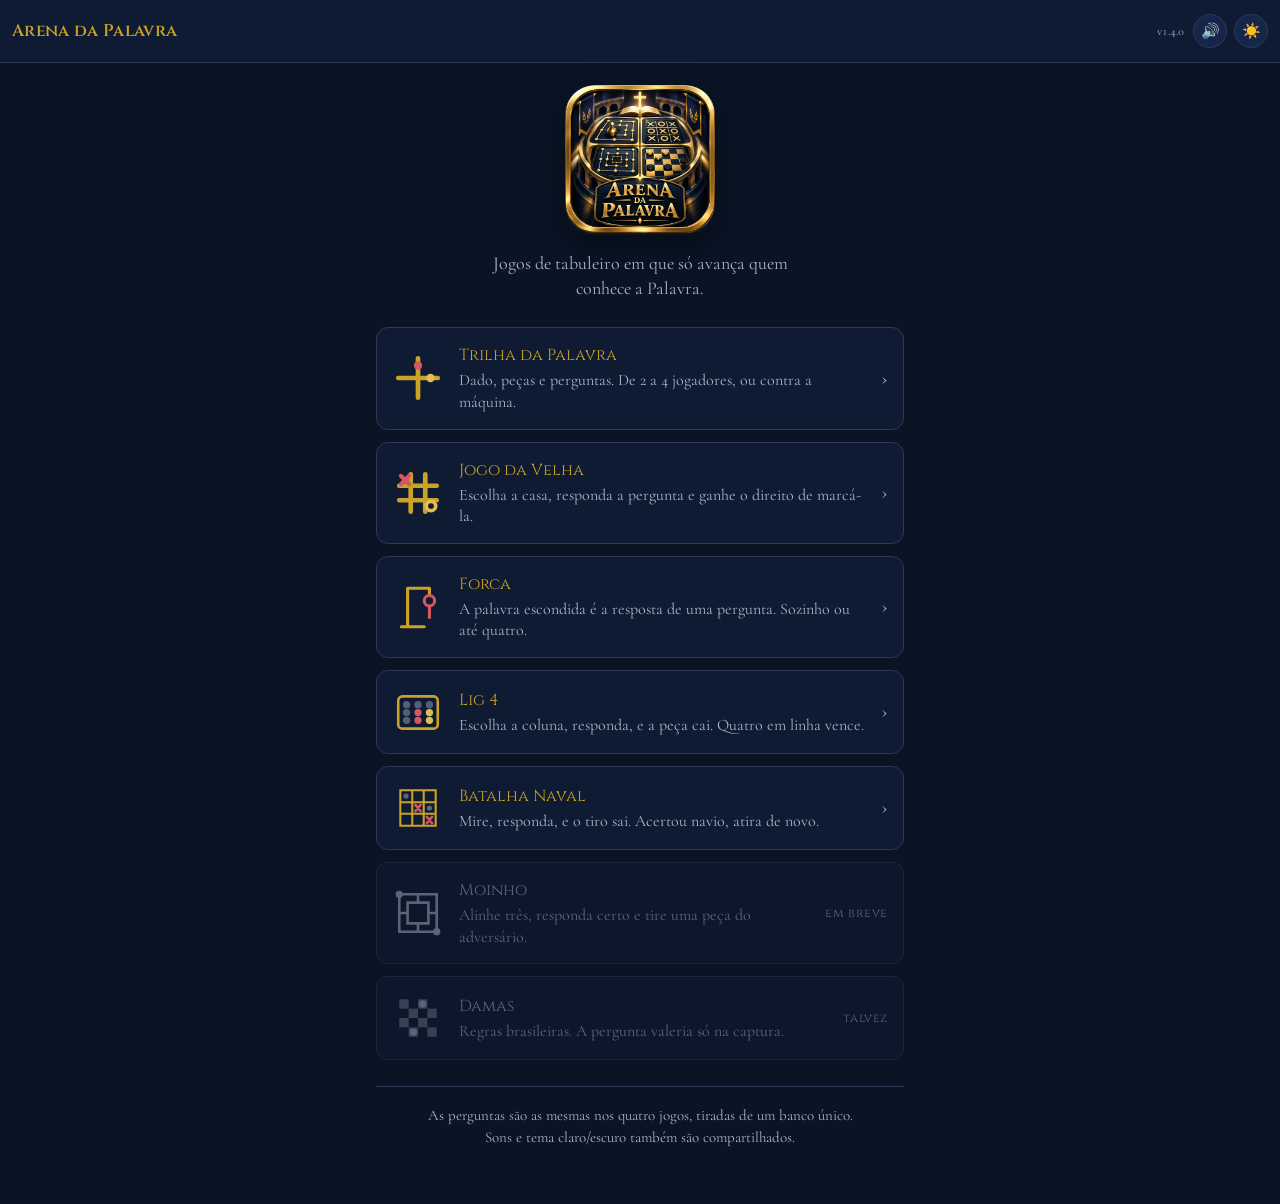
==== index.html @ ef9092e8 "Add files via upload" ====
<!DOCTYPE html>
<html lang="pt-BR">
<head>
<meta charset="utf-8">
<meta name="viewport" content="width=device-width, initial-scale=1, viewport-fit=cover">
<meta name="theme-color" content="#0F1B33">
<title>Arena da Palavra</title>
<link rel="manifest" href="manifest.json">
<link rel="icon" type="image/png" sizes="32x32" href="icone-32.png">
<link rel="icon" type="image/png" sizes="192x192" href="icone-192.png">
<link rel="apple-touch-icon" href="icone-180.png">
<meta name="apple-mobile-web-app-capable" content="yes">
<meta name="apple-mobile-web-app-status-bar-style" content="black-translucent">
<meta name="apple-mobile-web-app-title" content="Arena da Palavra">
<link rel="preconnect" href="https://fonts.googleapis.com">
<link rel="preconnect" href="https://fonts.gstatic.com" crossorigin>
<link href="https://fonts.googleapis.com/css2?family=Cinzel:wght@500;600;700&family=Cormorant+Garamond:ital,wght@0,400;0,600;1,400&display=swap" rel="stylesheet">
<link rel="stylesheet" href="comum.css">
<style>
.abertura{text-align:center;padding:4px 0 26px}
.brasao{
  width:150px;height:150px;max-width:44vw;border-radius:26px;
  display:block;margin:0 auto 16px;
  box-shadow:0 10px 30px rgba(0,0,0,.42);
}
[data-tema="claro"] .brasao{box-shadow:0 8px 24px rgba(16,28,51,.24)}
.abertura p{color:var(--ink-dim);font-size:18px;margin:0;max-width:34ch;margin-inline:auto;line-height:1.4}

.prateleira{display:grid;gap:12px}
.jogo{
  display:flex;align-items:center;gap:15px;
  background:var(--surface);border:1px solid var(--linha);
  border-radius:12px;padding:15px;text-decoration:none;color:inherit;
  transition:border-color .18s, transform .12s;
}
.jogo:hover,.jogo:focus-visible{border-color:var(--gold)}
.jogo:active{transform:scale(.985)}
.jogo .selo{width:52px;height:52px;flex-shrink:0}
.jogo .selo svg{width:100%;height:100%;display:block}
.jogo .texto{flex:1;min-width:0}
.jogo .nome{display:block;font-family:'Cinzel',serif;font-size:16px;color:var(--gold);margin-bottom:3px}
.jogo .sobre{display:block;font-size:16px;color:var(--ink-dim);line-height:1.35}
.jogo .seta{color:var(--ink-dim);font-size:22px;flex-shrink:0}

.jogo.depois{opacity:.5;cursor:default;pointer-events:none}
.jogo.depois .nome{color:var(--ink-dim)}
.jogo.depois .seta{font-size:12px;font-family:'Cinzel',serif;letter-spacing:.05em}

.tracos{stroke:var(--gold);stroke-width:9;stroke-linecap:round;fill:none}
.tracos.fraco{stroke:var(--ink-dim)}
.peca-selo{fill:var(--carmim-claro)}
.peca-selo.b{fill:var(--gold-soft)}
.peca-selo.cinza{fill:var(--ink-dim)}

.rodape{
  margin-top:26px;padding-top:18px;border-top:1px solid var(--linha);
  text-align:center;color:var(--ink-dim);font-size:15px;line-height:1.45;
}
</style>
</head>
<body>

<header></header>

<main>
  <div class="abertura">
    <img class="brasao" src="icone-512.png" alt="Arena da Palavra" width="150" height="150">
    <p>Jogos de tabuleiro em que só avança quem conhece a Palavra.</p>
  </div>

  <div class="prateleira">

    <a class="jogo" href="trilha-da-palavra.html">
      <span class="selo" aria-hidden="true">
        <svg viewBox="0 0 100 100">
          <path class="tracos" d="M50 12 V88 M12 50 H88"/>
          <circle class="peca-selo" cx="50" cy="26" r="8"/>
          <circle class="peca-selo b" cx="74" cy="50" r="8"/>
        </svg>
      </span>
      <span class="texto">
        <span class="nome">Trilha da Palavra</span>
        <span class="sobre">Dado, peças e perguntas. De 2 a 4 jogadores, ou contra a máquina.</span>
      </span>
      <span class="seta" aria-hidden="true">›</span>
    </a>

    <a class="jogo" href="jogo-da-velha.html">
      <span class="selo" aria-hidden="true">
        <svg viewBox="0 0 100 100">
          <path class="tracos" d="M36 14 V86 M64 14 V86 M14 36 H86 M14 64 H86"/>
          <path class="tracos" style="stroke:var(--carmim-claro);stroke-width:8"
                d="M17 17 L33 33 M33 17 L17 33"/>
          <circle cx="75" cy="75" r="9" style="fill:none;stroke:var(--gold-soft);stroke-width:7"/>
        </svg>
      </span>
      <span class="texto">
        <span class="nome">Jogo da Velha</span>
        <span class="sobre">Escolha a casa, responda a pergunta e ganhe o direito de marcá-la.</span>
      </span>
      <span class="seta" aria-hidden="true">›</span>
    </a>

    <a class="jogo" href="forca.html">
      <span class="selo" aria-hidden="true">
        <svg viewBox="0 0 100 100">
          <path class="tracos" style="stroke-width:6" d="M18 88 H62 M30 88 V14 M30 14 H72 M72 14 V28"/>
          <circle cx="72" cy="38" r="10" style="fill:none;stroke:var(--carmim-claro);stroke-width:6"/>
          <path style="fill:none;stroke:var(--carmim-claro);stroke-width:6;stroke-linecap:round" d="M72 48 V70"/>
        </svg>
      </span>
      <span class="texto">
        <span class="nome">Forca</span>
        <span class="sobre">A palavra escondida é a resposta de uma pergunta. Sozinho ou até quatro.</span>
      </span>
      <span class="seta" aria-hidden="true">›</span>
    </a>

    <a class="jogo" href="lig4.html">
      <span class="selo" aria-hidden="true">
        <svg viewBox="0 0 100 100">
          <rect x="12" y="20" width="76" height="62" rx="8"
                style="fill:none;stroke:var(--gold);stroke-width:5"/>
          <g style="fill:var(--ink-dim);opacity:.45">
            <circle cx="28" cy="36" r="7"/><circle cx="50" cy="36" r="7"/><circle cx="72" cy="36" r="7"/>
            <circle cx="28" cy="66" r="7"/>
          </g>
          <circle cx="50" cy="66" r="7" style="fill:var(--carmim-claro)"/>
          <circle cx="72" cy="66" r="7" style="fill:var(--gold-soft)"/>
          <circle cx="50" cy="51" r="7" style="fill:var(--carmim-claro)"/>
          <circle cx="72" cy="51" r="7" style="fill:var(--gold-soft)"/>
          <circle cx="28" cy="51" r="7" style="fill:var(--ink-dim);opacity:.45"/>
        </svg>
      </span>
      <span class="texto">
        <span class="nome">Lig 4</span>
        <span class="sobre">Escolha a coluna, responda, e a peça cai. Quatro em linha vence.</span>
      </span>
      <span class="seta" aria-hidden="true">›</span>
    </a>

    <a class="jogo" href="batalha-naval.html">
      <span class="selo" aria-hidden="true">
        <svg viewBox="0 0 100 100">
          <path class="tracos" style="stroke-width:4"
                d="M16 16 H84 V84 H16 Z M16 39 H84 M16 61 H84 M39 16 V84 M61 16 V84"/>
          <circle cx="27" cy="27" r="5" style="fill:var(--ink-dim);opacity:.5"/>
          <circle cx="72" cy="50" r="5" style="fill:var(--ink-dim);opacity:.5"/>
          <path style="stroke:var(--carmim-claro);stroke-width:5;stroke-linecap:round"
                d="M45 44 L55 56 M55 44 L45 56"/>
          <path style="stroke:var(--carmim-claro);stroke-width:5;stroke-linecap:round"
                d="M67 67 L77 79 M77 67 L67 79"/>
        </svg>
      </span>
      <span class="texto">
        <span class="nome">Batalha Naval</span>
        <span class="sobre">Mire, responda, e o tiro sai. Acertou navio, atira de novo.</span>
      </span>
      <span class="seta" aria-hidden="true">›</span>
    </a>

    <div class="jogo depois">
      <span class="selo" aria-hidden="true">
        <svg viewBox="0 0 100 100">
          <path class="tracos fraco" style="stroke-width:5"
                d="M14 14 H86 V86 H14 Z M30 30 H70 V70 H30 Z M50 14 V30 M50 70 V86 M14 50 H30 M70 50 H86"/>
          <circle class="peca-selo cinza" cx="14" cy="14" r="7"/>
          <circle class="peca-selo cinza" cx="86" cy="86" r="7"/>
        </svg>
      </span>
      <span class="texto">
        <span class="nome">Moinho</span>
        <span class="sobre">Alinhe três, responda certo e tire uma peça do adversário.</span>
      </span>
      <span class="seta" aria-hidden="true">em breve</span>
    </div>

    <div class="jogo depois">
      <span class="selo" aria-hidden="true">
        <svg viewBox="0 0 100 100">
          <g style="fill:var(--ink-dim);opacity:.55">
            <rect x="14" y="14" width="18" height="18"/><rect x="50" y="14" width="18" height="18"/>
            <rect x="32" y="32" width="18" height="18"/><rect x="68" y="32" width="18" height="18"/>
            <rect x="14" y="50" width="18" height="18"/><rect x="50" y="50" width="18" height="18"/>
            <rect x="32" y="68" width="18" height="18"/><rect x="68" y="68" width="18" height="18"/>
          </g>
          <circle class="peca-selo cinza" cx="59" cy="23" r="7"/>
          <circle class="peca-selo cinza" cx="41" cy="77" r="7"/>
        </svg>
      </span>
      <span class="texto">
        <span class="nome">Damas</span>
        <span class="sobre">Regras brasileiras. A pergunta valeria só na captura.</span>
      </span>
      <span class="seta" aria-hidden="true">talvez</span>
    </div>

  </div>

  <p class="rodape">
    As perguntas são as mesmas nos quatro jogos, tiradas de um banco único.<br>
    Sons e tema claro/escuro também são compartilhados.
  </p>
</main>

<script src="perguntas.js"></script>
<script src="comum.js"></script>
<script>
"use strict";
UI.iniciar({ titulo:"Arena da Palavra", versao:"1.4.0" });
</script>
</body>
</html>
---- comum.css ----
/* =========================================================
   ARENA DA PALAVRA — estilo compartilhado
   Usado por todos os jogos do kit. Mexeu aqui, mudou em todos.
   comum.css v1.0.0
   ========================================================= */

:root{
  --navy:#0F1B33; --navy-deep:#0A1425;
  --gold:#C9A227; --gold-soft:#E0BE55;
  --carmim:#A62B33; --carmim-claro:#D4565F;
  --ambar:#D99A1E; --safira:#2A5B9C; --esmeralda:#2E6B4F;

  --bg:#0A1425; --surface:#0F1B33; --surface-2:#16264A;
  --ink:#F2EDE1; --ink-dim:#A9B4C7; --linha:#2A3A57;
  --casa:#F3EFE4; --casa-borda:#C3B99F;
}
[data-tema="claro"]{
  --bg:#EDE8DC; --surface:#F6F2E8; --surface-2:#E3DCCB;
  --ink:#101C33; --ink-dim:#5A6478; --linha:#CFC5AE;
  --casa:#FFFDF7; --casa-borda:#B9AE92;
  --gold-soft:#8F7318;
  --carmim-claro:#A62B33;
}

*{box-sizing:border-box}
html,body{margin:0;padding:0}
body{
  background:var(--bg); color:var(--ink);
  font-family:'Cormorant Garamond',Georgia,serif; font-size:18px; line-height:1.5;
  -webkit-text-size-adjust:100%;
  padding:0 0 env(safe-area-inset-bottom);
}
h1,h2,h3,.cinzel{font-family:'Cinzel',Georgia,serif;font-weight:600;letter-spacing:.02em}
button{font-family:inherit;font-size:inherit;cursor:pointer;border:none;background:none;color:inherit}
button:focus-visible,select:focus-visible,input:focus-visible{outline:2px solid var(--gold);outline-offset:2px}

/* ---------- cabeçalho ---------- */
header{
  display:flex;align-items:center;gap:7px;
  padding:14px 12px;
  padding-top:calc(14px + env(safe-area-inset-top));
  border-bottom:1px solid var(--linha);
  background:var(--surface);
}
header h1{font-size:17px;margin:0;flex:1;color:var(--gold);min-width:0}
header .voltar{
  font-size:20px;color:var(--ink-dim);padding:0 4px;text-decoration:none;line-height:1;
}
.versao{font-size:12px;color:var(--ink-dim);font-variant-numeric:tabular-nums;margin-right:2px}
.icone-btn{
  width:34px;height:34px;border-radius:50%;border:1px solid var(--linha);
  display:grid;place-items:center;font-size:15px;background:var(--surface-2);
  flex-shrink:0;line-height:1;
}
.icone-btn[aria-pressed="false"]{opacity:.45}

/* ---------- estrutura ---------- */
main{max-width:560px;margin:0 auto;padding:18px 16px 40px}
.tela{display:none}
.tela.ativa{display:block}

.bloco{
  background:var(--surface);border:1px solid var(--linha);
  border-radius:10px;padding:16px;margin-bottom:14px;
}
.bloco h2{font-size:15px;margin:0 0 12px;color:var(--gold)}
.legenda{color:var(--ink-dim);font-size:15px;margin:0 0 14px}

.escolhas{display:flex;gap:8px;flex-wrap:wrap}
.escolha{
  flex:1;min-width:56px;padding:11px 6px;border-radius:8px;
  border:1px solid var(--linha);background:var(--surface-2);
  text-align:center;font-size:17px;
}
.escolha[aria-pressed="true"]{
  background:var(--gold);color:#0A1425;border-color:var(--gold);font-weight:600;
}

.opcao{display:flex;align-items:flex-start;gap:11px;padding:9px 0}
.opcao input{margin-top:5px;width:19px;height:19px;accent-color:var(--gold);flex-shrink:0}
.opcao span{font-size:16px}
.opcao small{display:block;color:var(--ink-dim);font-size:14px;line-height:1.35}

.principal{
  display:block;width:100%;padding:15px;border-radius:9px;
  background:var(--gold);color:#0A1425;font-family:'Cinzel',serif;
  font-weight:600;font-size:16px;letter-spacing:.03em;
}
.principal:disabled{opacity:.4;cursor:default}
.secundario{
  display:block;width:100%;padding:12px;border-radius:9px;margin-top:10px;
  border:1px solid var(--linha);color:var(--ink-dim);font-size:16px;
}
.aviso{text-align:center;font-size:16px;color:var(--ink-dim);min-height:24px;margin-top:10px}

/* ---------- linha de jogador (preparo) ---------- */
.jogador-linha{display:flex;align-items:center;gap:10px;padding:10px 0;border-top:1px solid var(--linha)}
.jogador-linha:first-of-type{border-top:none}
.bolinha{width:20px;height:20px;border-radius:50%;flex-shrink:0;border:2px solid rgba(255,255,255,.35)}
.jogador-linha input[type=text]{
  flex:1;min-width:0;background:transparent;border:none;border-bottom:1px solid var(--linha);
  color:var(--ink);padding:5px 2px;font-size:17px;
}
.jogador-linha select{
  background:var(--surface-2);color:var(--ink);border:1px solid var(--linha);
  border-radius:6px;padding:6px 4px;font-size:15px;max-width:120px;
}

/* ---------- cortinas (pergunta e regras) ---------- */
.cortina{
  position:fixed;inset:0;background:rgba(6,12,24,.82);
  display:none;align-items:center;justify-content:center;padding:18px;z-index:40;
}
.cortina.ativa{display:flex}
.cartao{
  background:var(--surface);border:1px solid var(--gold);border-radius:12px;
  padding:20px;max-width:460px;width:100%;max-height:88vh;overflow-y:auto;
}
.cartao .de-quem{font-size:14px;color:var(--ink-dim);margin:0 0 4px}
.cartao .nivel{font-size:13px;color:var(--gold);margin:0 0 14px}
.cartao .enunciado{font-size:21px;line-height:1.35;margin:0 0 18px}
.alternativa{
  display:block;width:100%;text-align:left;padding:12px 14px;margin-bottom:8px;
  border:1px solid var(--linha);border-radius:8px;background:var(--surface-2);font-size:17px;
}
.alternativa:disabled{cursor:default;opacity:.55}
.alternativa.certa{background:#1E5B3C;border-color:#3E9268;color:#F2EDE1;opacity:1}
.alternativa.errada{background:#6B1F26;border-color:#A6414A;color:#F2EDE1;opacity:1}
.resultado{margin-top:14px;padding-top:14px;border-top:1px solid var(--linha)}
.resultado p{margin:0 0 6px;font-size:17px}
.resultado .ref{color:var(--gold);font-size:15px}

.cartao.regras h2{font-size:19px;margin:0 0 4px;color:var(--gold)}
.cartao.regras h3{
  font-size:14px;margin:20px 0 5px;color:var(--gold-soft);
  border-top:1px solid var(--linha);padding-top:14px;
}
.cartao.regras h3:first-of-type{border-top:none;margin-top:14px;padding-top:0}
.cartao.regras p{margin:0 0 8px;font-size:17px;line-height:1.45}
.cartao.regras ul{margin:10px 0;padding-left:20px}
.cartao.regras li{margin-bottom:6px;font-size:17px}

/* ---------- placar / fim ---------- */
.fim{text-align:center;padding:30px 0}
.fim h2{font-size:24px;margin:0 0 6px}
.placar-lista{list-style:none;padding:0;margin:20px 0;text-align:left}
.placar-lista li{
  display:flex;align-items:center;gap:10px;padding:9px 0;
  border-top:1px solid var(--linha);font-size:17px;
}
.placar-lista li span{flex:1}
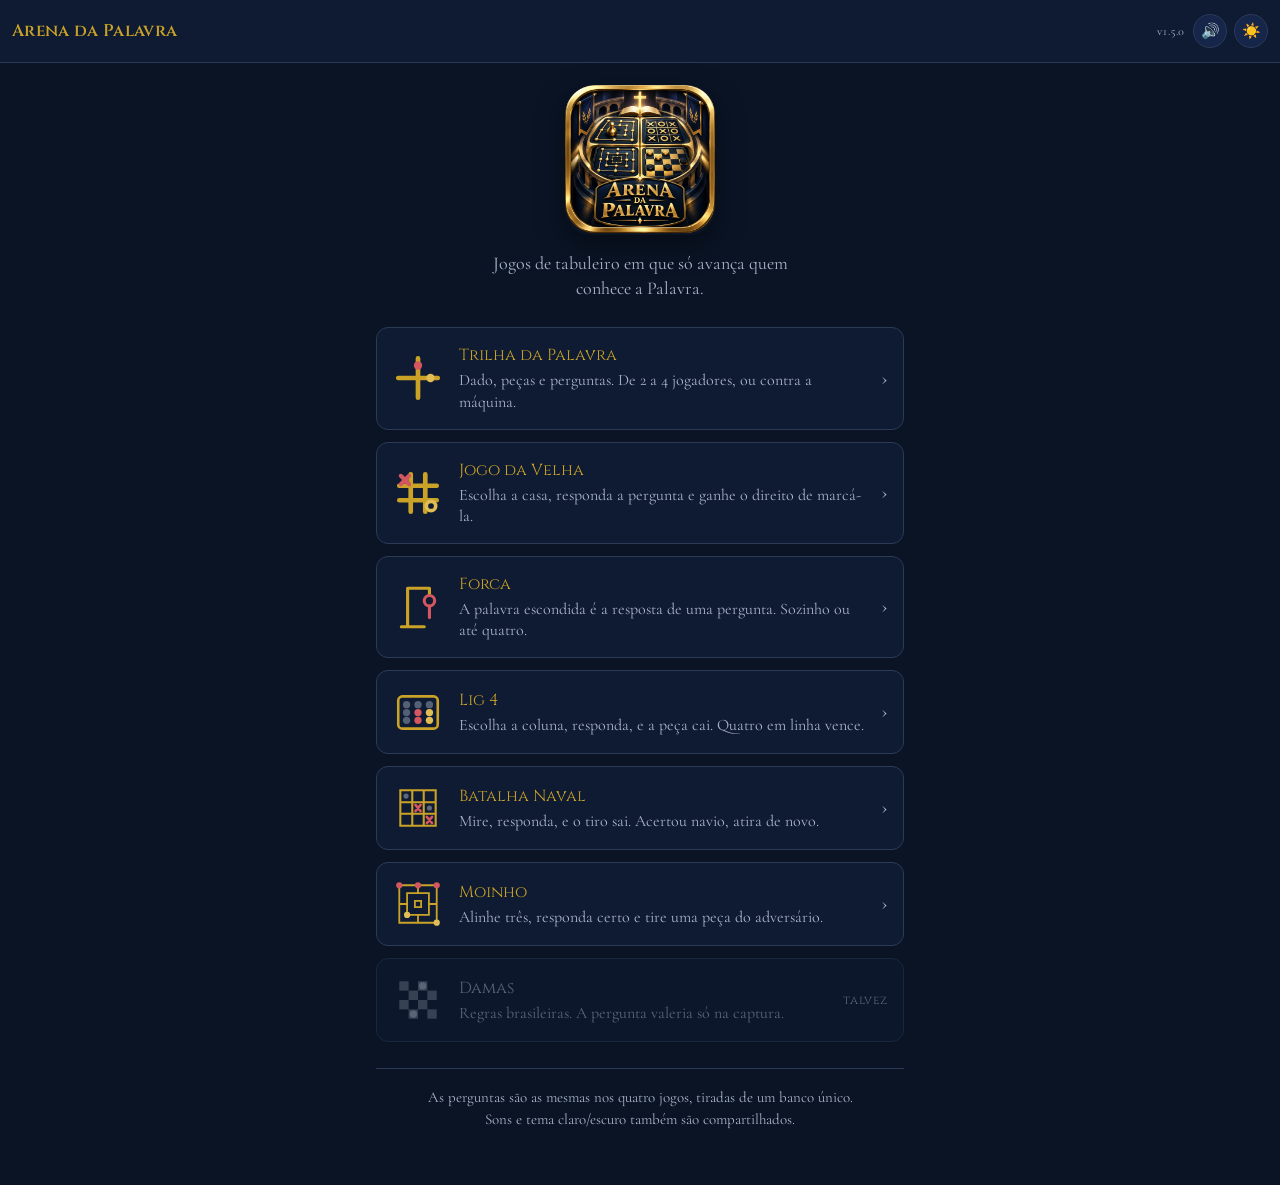
==== commit f7c24900: "Add files via upload" ====
--- a/index.html
+++ b/index.html
@@ -159,21 +159,25 @@
       <span class="seta" aria-hidden="true">›</span>
     </a>
 
-    <div class="jogo depois">
-      <span class="selo" aria-hidden="true">
-        <svg viewBox="0 0 100 100">
-          <path class="tracos fraco" style="stroke-width:5"
-                d="M14 14 H86 V86 H14 Z M30 30 H70 V70 H30 Z M50 14 V30 M50 70 V86 M14 50 H30 M70 50 H86"/>
-          <circle class="peca-selo cinza" cx="14" cy="14" r="7"/>
-          <circle class="peca-selo cinza" cx="86" cy="86" r="7"/>
+    <a class="jogo" href="moinho.html">
+      <span class="selo" aria-hidden="true">
+        <svg viewBox="0 0 100 100">
+          <path class="tracos" style="stroke-width:3.5"
+                d="M14 14 H86 V86 H14 Z M29 29 H71 V71 H29 Z M44 44 H56 V56 H44 Z
+                   M50 14 V29 M50 71 V86 M14 50 H29 M71 50 H86"/>
+          <circle cx="14" cy="14" r="6" style="fill:var(--carmim-claro)"/>
+          <circle cx="50" cy="14" r="6" style="fill:var(--carmim-claro)"/>
+          <circle cx="86" cy="14" r="6" style="fill:var(--carmim-claro)"/>
+          <circle cx="29" cy="71" r="6" style="fill:var(--gold-soft)"/>
+          <circle cx="86" cy="86" r="6" style="fill:var(--gold-soft)"/>
         </svg>
       </span>
       <span class="texto">
         <span class="nome">Moinho</span>
         <span class="sobre">Alinhe três, responda certo e tire uma peça do adversário.</span>
       </span>
-      <span class="seta" aria-hidden="true">em breve</span>
-    </div>
+      <span class="seta" aria-hidden="true">›</span>
+    </a>
 
     <div class="jogo depois">
       <span class="selo" aria-hidden="true">
@@ -207,7 +211,7 @@
 <script src="comum.js"></script>
 <script>
 "use strict";
-UI.iniciar({ titulo:"Arena da Palavra", versao:"1.4.0" });
+UI.iniciar({ titulo:"Arena da Palavra", versao:"1.5.0" });
 </script>
 </body>
 </html>
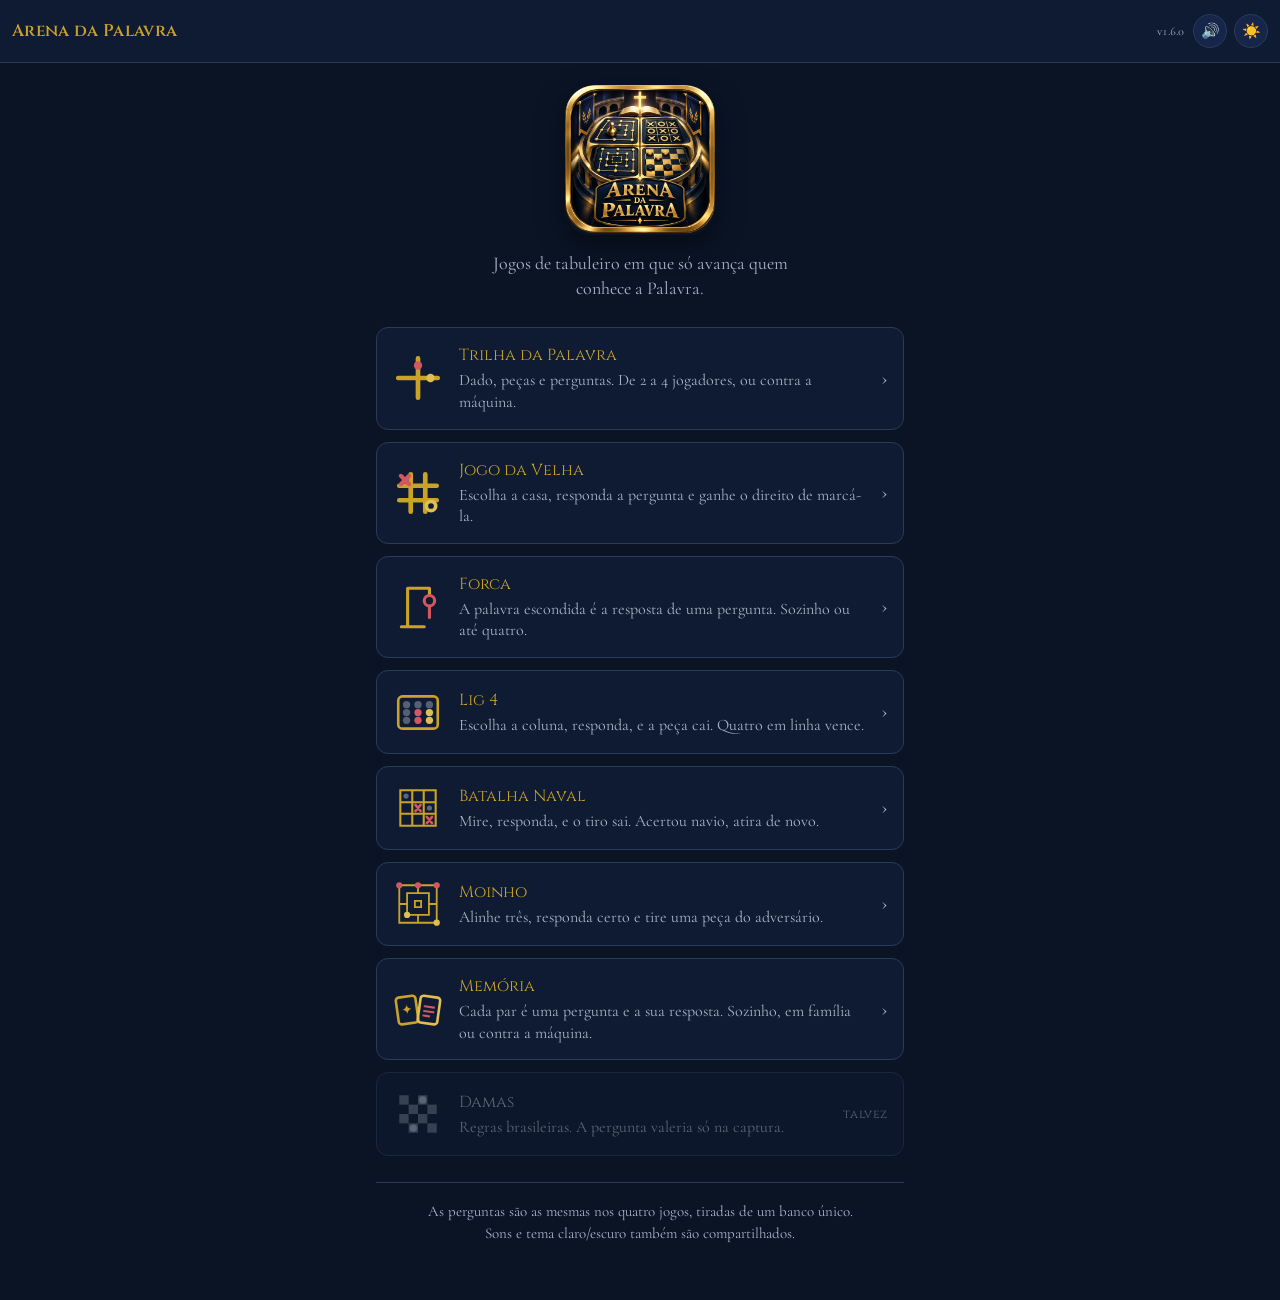
==== commit b6d70322: "Add files via upload" ====
--- a/index.html
+++ b/index.html
@@ -179,6 +179,28 @@
       <span class="seta" aria-hidden="true">›</span>
     </a>
 
+    <a class="jogo" href="memoria.html">
+      <span class="selo" aria-hidden="true">
+        <svg viewBox="0 0 100 100">
+          <rect x="10" y="26" width="38" height="52" rx="6"
+                style="fill:none;stroke:var(--gold);stroke-width:5"
+                transform="rotate(-8 29 52)"/>
+          <text x="29" y="60" text-anchor="middle"
+                style="fill:var(--gold);font-size:26px" transform="rotate(-8 29 52)">✦</text>
+          <rect x="52" y="26" width="38" height="52" rx="6"
+                style="fill:none;stroke:var(--gold-soft);stroke-width:5"
+                transform="rotate(8 71 52)"/>
+          <path style="fill:none;stroke:var(--carmim-claro);stroke-width:4;stroke-linecap:round"
+                d="M62 46 H80 M62 55 H80 M62 64 H73" transform="rotate(8 71 52)"/>
+        </svg>
+      </span>
+      <span class="texto">
+        <span class="nome">Memória</span>
+        <span class="sobre">Cada par é uma pergunta e a sua resposta. Sozinho, em família ou contra a máquina.</span>
+      </span>
+      <span class="seta" aria-hidden="true">›</span>
+    </a>
+
     <div class="jogo depois">
       <span class="selo" aria-hidden="true">
         <svg viewBox="0 0 100 100">
@@ -211,7 +233,7 @@
 <script src="comum.js"></script>
 <script>
 "use strict";
-UI.iniciar({ titulo:"Arena da Palavra", versao:"1.5.0" });
+UI.iniciar({ titulo:"Arena da Palavra", versao:"1.6.0" });
 </script>
 </body>
 </html>
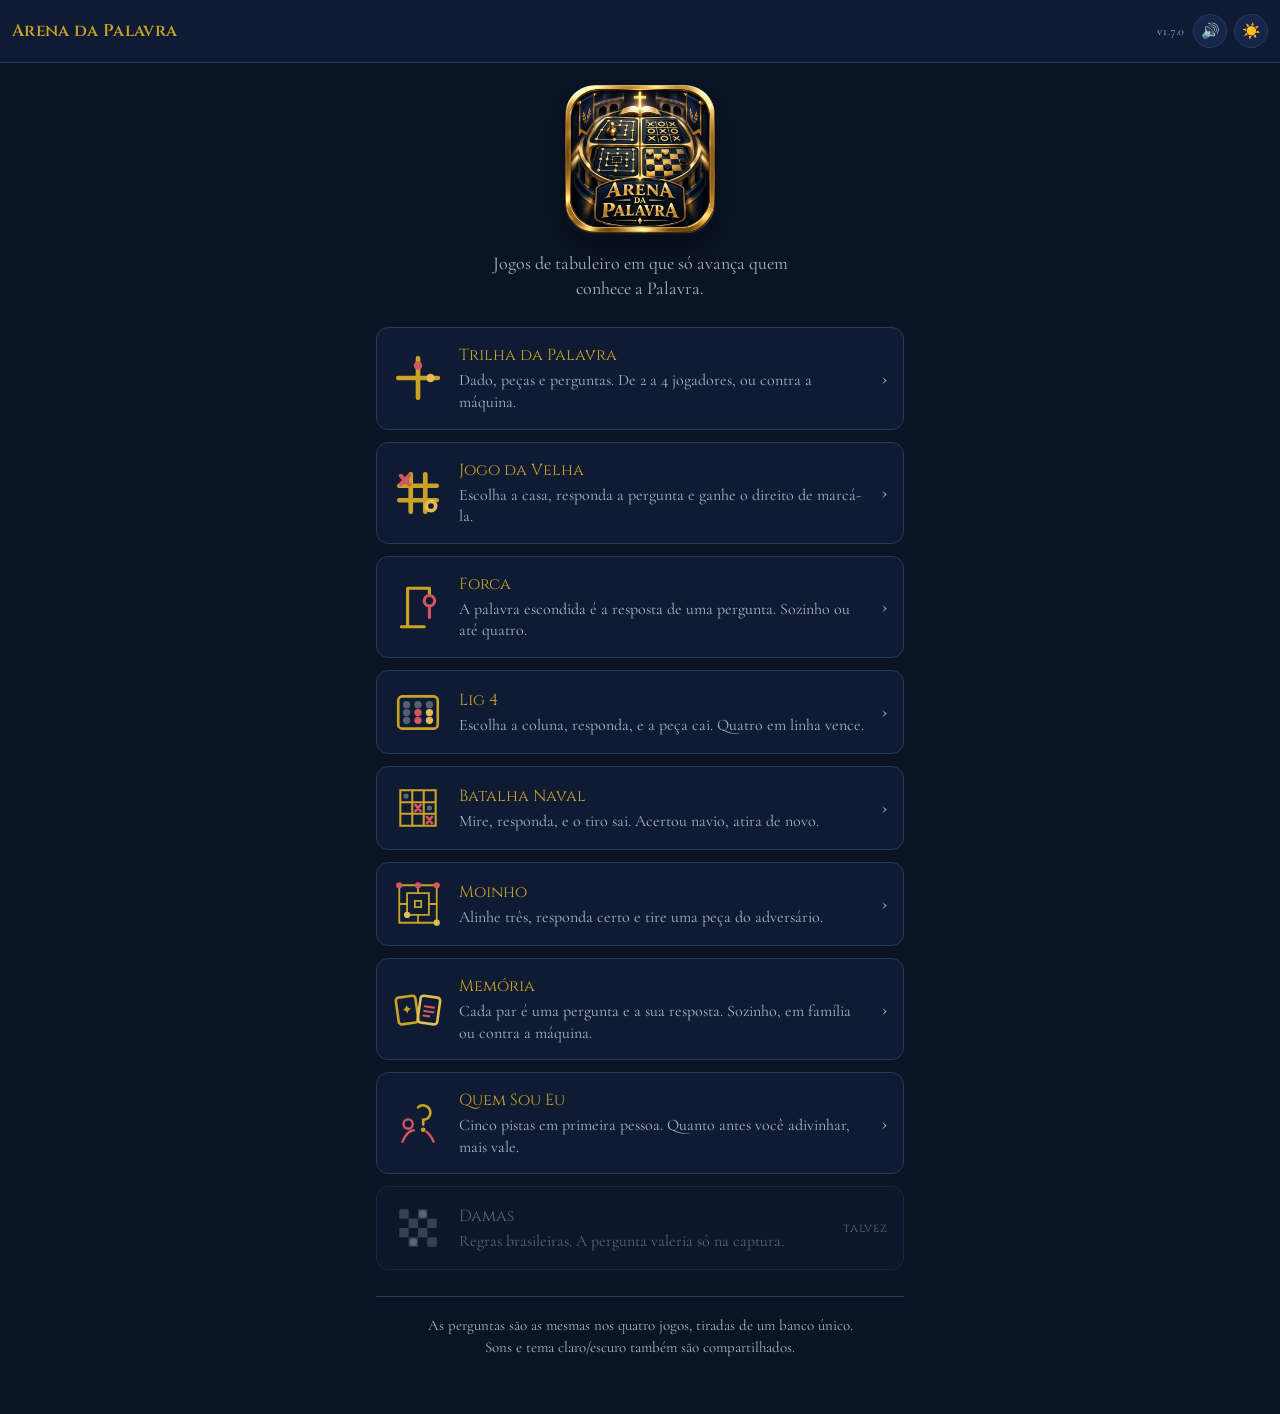
==== commit 2013d649: "Add files via upload" ====
--- a/index.html
+++ b/index.html
@@ -201,6 +201,24 @@
       <span class="seta" aria-hidden="true">›</span>
     </a>
 
+    <a class="jogo" href="quem-sou-eu.html">
+      <span class="selo" aria-hidden="true">
+        <svg viewBox="0 0 100 100">
+          <path style="fill:none;stroke:var(--gold);stroke-width:5;stroke-linecap:round"
+                d="M50 20 a14 14 0 1 1 10 24 v9"/>
+          <circle cx="60" cy="63" r="4.5" style="fill:var(--gold)"/>
+          <path style="fill:none;stroke:var(--carmim-claro);stroke-width:4.5;stroke-linecap:round"
+                d="M20 86 q10 -22 22 -22 M80 86 q-6 -14 -14 -19"/>
+          <circle cx="31" cy="52" r="9" style="fill:none;stroke:var(--carmim-claro);stroke-width:4.5"/>
+        </svg>
+      </span>
+      <span class="texto">
+        <span class="nome">Quem Sou Eu</span>
+        <span class="sobre">Cinco pistas em primeira pessoa. Quanto antes você adivinhar, mais vale.</span>
+      </span>
+      <span class="seta" aria-hidden="true">›</span>
+    </a>
+
     <div class="jogo depois">
       <span class="selo" aria-hidden="true">
         <svg viewBox="0 0 100 100">
@@ -233,7 +251,7 @@
 <script src="comum.js"></script>
 <script>
 "use strict";
-UI.iniciar({ titulo:"Arena da Palavra", versao:"1.6.0" });
+UI.iniciar({ titulo:"Arena da Palavra", versao:"1.7.0" });
 </script>
 </body>
 </html>
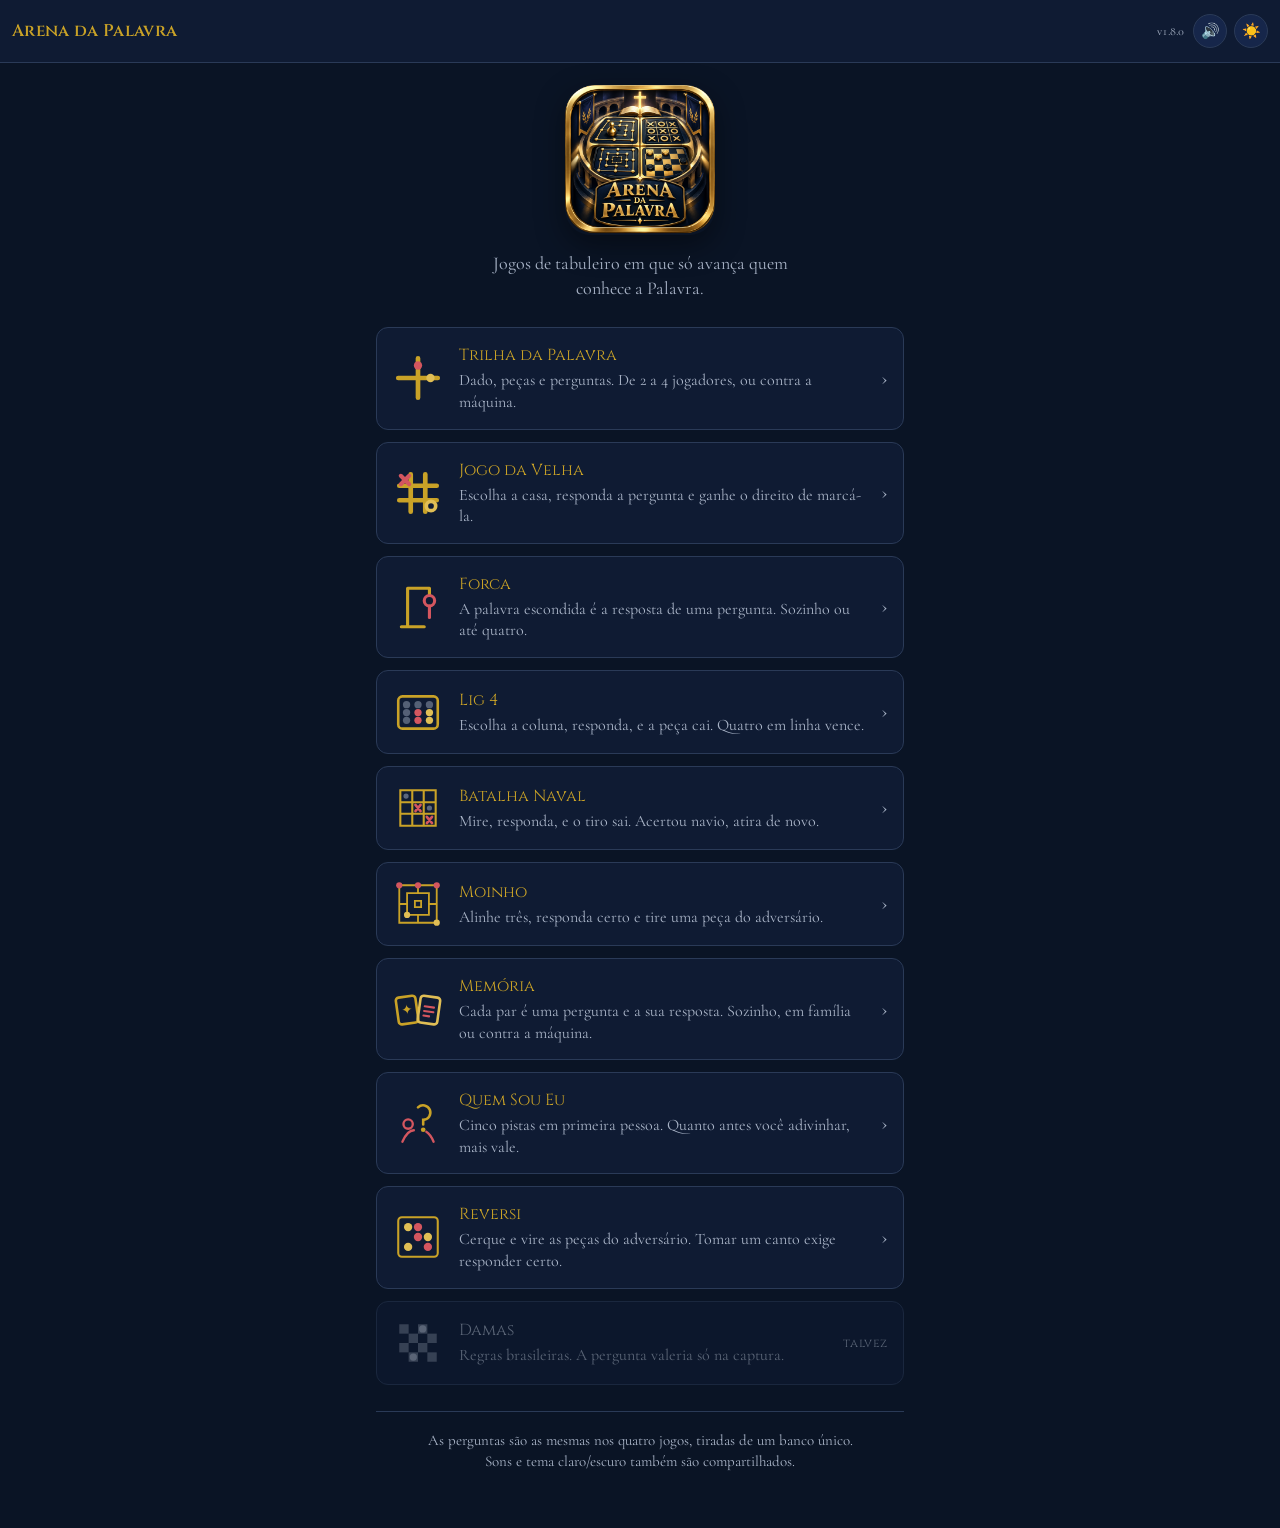
==== commit 03729da8: "Add files via upload" ====
--- a/index.html
+++ b/index.html
@@ -219,6 +219,26 @@
       <span class="seta" aria-hidden="true">›</span>
     </a>
 
+    <a class="jogo" href="reversi.html">
+      <span class="selo" aria-hidden="true">
+        <svg viewBox="0 0 100 100">
+          <rect x="12" y="12" width="76" height="76" rx="7"
+                style="fill:none;stroke:var(--gold);stroke-width:4"/>
+          <circle cx="31" cy="31" r="8" style="fill:var(--gold-soft)"/>
+          <circle cx="50" cy="31" r="8" style="fill:var(--carmim-claro)"/>
+          <circle cx="50" cy="50" r="8" style="fill:var(--carmim-claro)"/>
+          <circle cx="69" cy="50" r="8" style="fill:var(--gold-soft)"/>
+          <circle cx="31" cy="69" r="8" style="fill:var(--gold-soft)"/>
+          <circle cx="69" cy="69" r="8" style="fill:var(--carmim-claro)"/>
+        </svg>
+      </span>
+      <span class="texto">
+        <span class="nome">Reversi</span>
+        <span class="sobre">Cerque e vire as peças do adversário. Tomar um canto exige responder certo.</span>
+      </span>
+      <span class="seta" aria-hidden="true">›</span>
+    </a>
+
     <div class="jogo depois">
       <span class="selo" aria-hidden="true">
         <svg viewBox="0 0 100 100">
@@ -251,7 +271,7 @@
 <script src="comum.js"></script>
 <script>
 "use strict";
-UI.iniciar({ titulo:"Arena da Palavra", versao:"1.7.0" });
+UI.iniciar({ titulo:"Arena da Palavra", versao:"1.8.0" });
 </script>
 </body>
 </html>
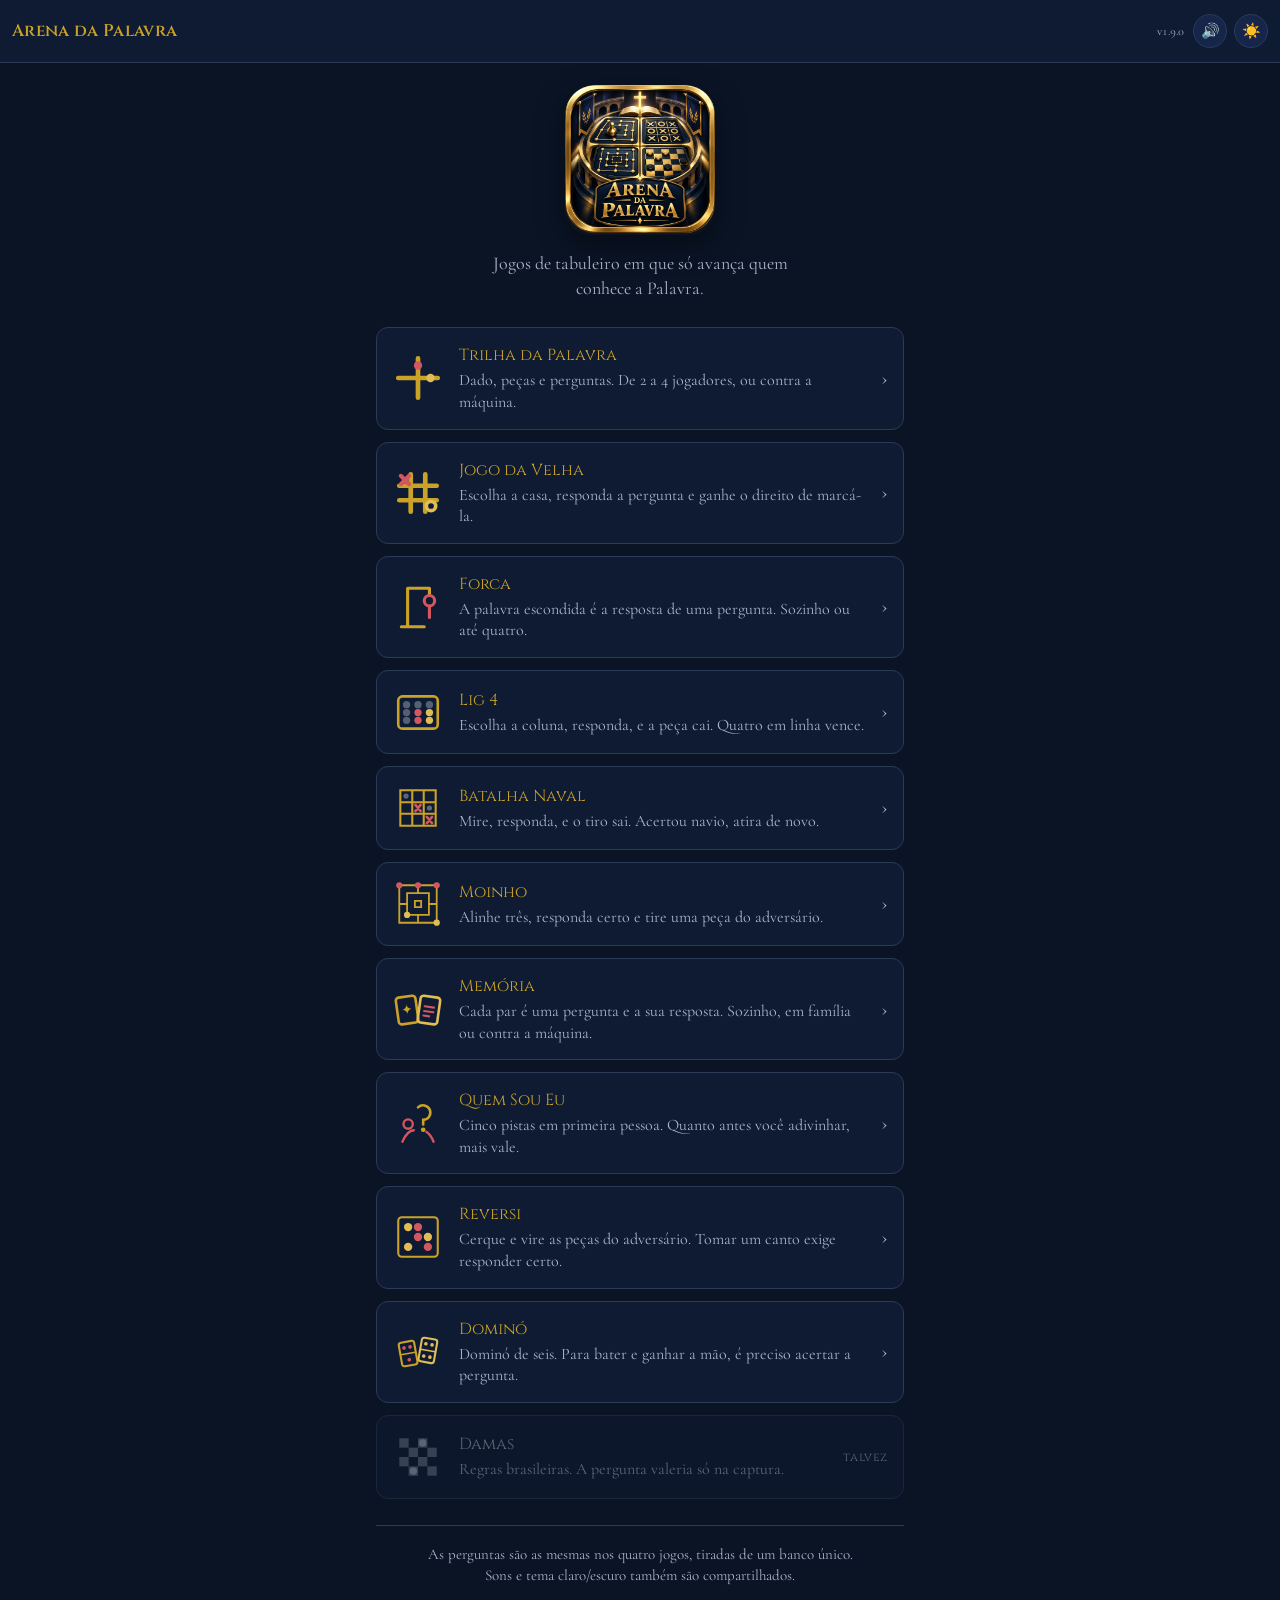
==== commit ce297de7: "Add files via upload" ====
--- a/index.html
+++ b/index.html
@@ -239,6 +239,32 @@
       <span class="seta" aria-hidden="true">›</span>
     </a>
 
+    <a class="jogo" href="domino.html">
+      <span class="selo" aria-hidden="true">
+        <svg viewBox="0 0 100 100">
+          <rect x="16" y="30" width="30" height="46" rx="5"
+                style="fill:none;stroke:var(--gold);stroke-width:4" transform="rotate(-10 31 53)"/>
+          <path style="stroke:var(--gold);stroke-width:3" d="M17 53 H45" transform="rotate(-10 31 53)"/>
+          <g style="fill:var(--carmim-claro)" transform="rotate(-10 31 53)">
+            <circle cx="25" cy="41" r="3.5"/><circle cx="37" cy="41" r="3.5"/>
+            <circle cx="31" cy="65" r="3.5"/>
+          </g>
+          <rect x="54" y="24" width="30" height="46" rx="5"
+                style="fill:none;stroke:var(--gold-soft);stroke-width:4" transform="rotate(10 69 47)"/>
+          <path style="stroke:var(--gold-soft);stroke-width:3" d="M55 47 H83" transform="rotate(10 69 47)"/>
+          <g style="fill:var(--gold-soft)" transform="rotate(10 69 47)">
+            <circle cx="63" cy="35" r="3.5"/><circle cx="75" cy="35" r="3.5"/>
+            <circle cx="63" cy="59" r="3.5"/><circle cx="75" cy="59" r="3.5"/>
+          </g>
+        </svg>
+      </span>
+      <span class="texto">
+        <span class="nome">Dominó</span>
+        <span class="sobre">Dominó de seis. Para bater e ganhar a mão, é preciso acertar a pergunta.</span>
+      </span>
+      <span class="seta" aria-hidden="true">›</span>
+    </a>
+
     <div class="jogo depois">
       <span class="selo" aria-hidden="true">
         <svg viewBox="0 0 100 100">
@@ -271,7 +297,7 @@
 <script src="comum.js"></script>
 <script>
 "use strict";
-UI.iniciar({ titulo:"Arena da Palavra", versao:"1.8.0" });
+UI.iniciar({ titulo:"Arena da Palavra", versao:"1.9.0" });
 </script>
 </body>
 </html>
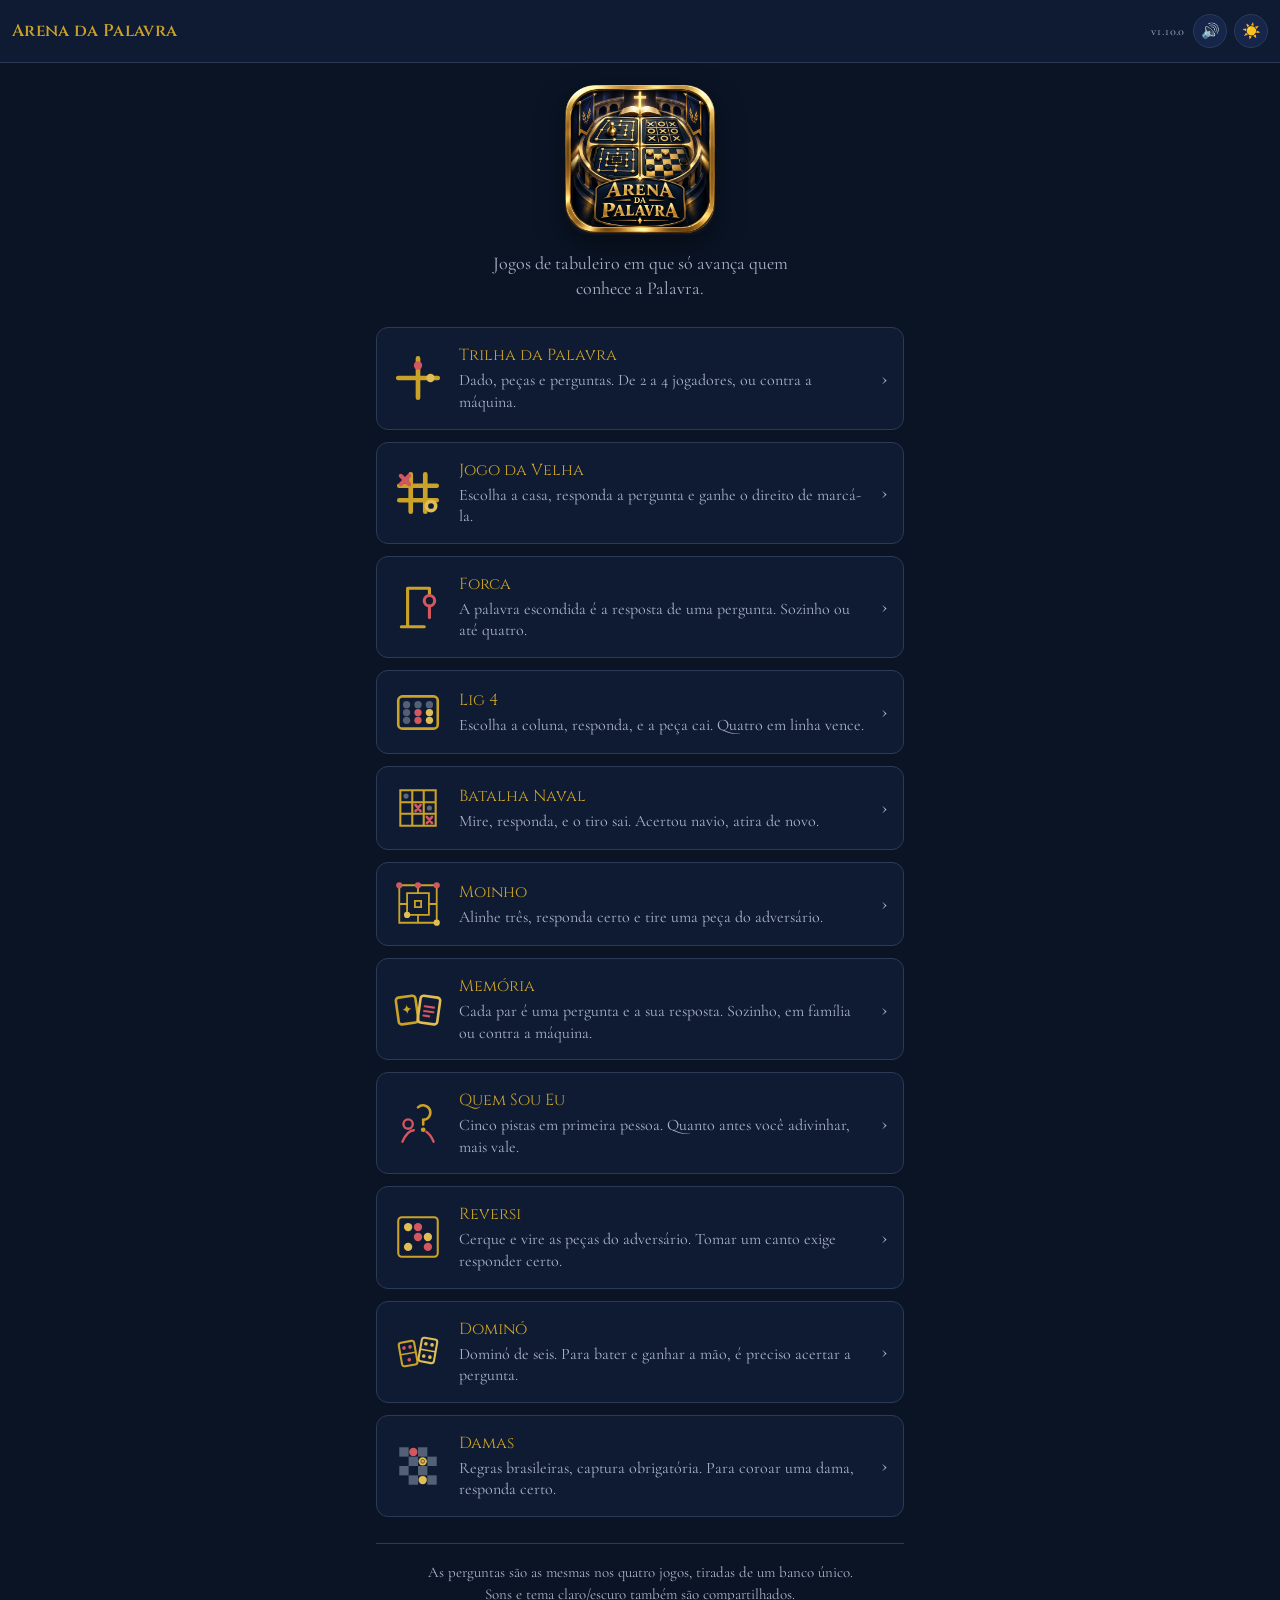
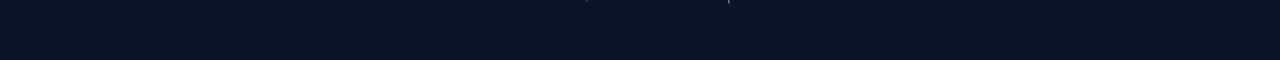
==== commit e2b9efe2: "Add files via upload" ====
--- a/index.html
+++ b/index.html
@@ -265,25 +265,27 @@
       <span class="seta" aria-hidden="true">›</span>
     </a>
 
-    <div class="jogo depois">
-      <span class="selo" aria-hidden="true">
-        <svg viewBox="0 0 100 100">
-          <g style="fill:var(--ink-dim);opacity:.55">
+    <a class="jogo" href="damas.html">
+      <span class="selo" aria-hidden="true">
+        <svg viewBox="0 0 100 100">
+          <g style="fill:var(--ink-dim);opacity:.45">
             <rect x="14" y="14" width="18" height="18"/><rect x="50" y="14" width="18" height="18"/>
             <rect x="32" y="32" width="18" height="18"/><rect x="68" y="32" width="18" height="18"/>
             <rect x="14" y="50" width="18" height="18"/><rect x="50" y="50" width="18" height="18"/>
             <rect x="32" y="68" width="18" height="18"/><rect x="68" y="68" width="18" height="18"/>
           </g>
-          <circle class="peca-selo cinza" cx="59" cy="23" r="7"/>
-          <circle class="peca-selo cinza" cx="41" cy="77" r="7"/>
+          <circle cx="41" cy="23" r="8" style="fill:var(--carmim-claro)"/>
+          <circle cx="59" cy="77" r="8" style="fill:var(--gold-soft)"/>
+          <circle cx="59" cy="41" r="8" style="fill:var(--gold-soft)"/>
+          <circle cx="59" cy="41" r="3.5" style="fill:none;stroke:rgba(0,0,0,.5);stroke-width:2"/>
         </svg>
       </span>
       <span class="texto">
         <span class="nome">Damas</span>
-        <span class="sobre">Regras brasileiras. A pergunta valeria só na captura.</span>
-      </span>
-      <span class="seta" aria-hidden="true">talvez</span>
-    </div>
+        <span class="sobre">Regras brasileiras, captura obrigatória. Para coroar uma dama, responda certo.</span>
+      </span>
+      <span class="seta" aria-hidden="true">›</span>
+    </a>
 
   </div>
 
@@ -297,7 +299,7 @@
 <script src="comum.js"></script>
 <script>
 "use strict";
-UI.iniciar({ titulo:"Arena da Palavra", versao:"1.9.0" });
+UI.iniciar({ titulo:"Arena da Palavra", versao:"1.10.0" });
 </script>
 </body>
 </html>
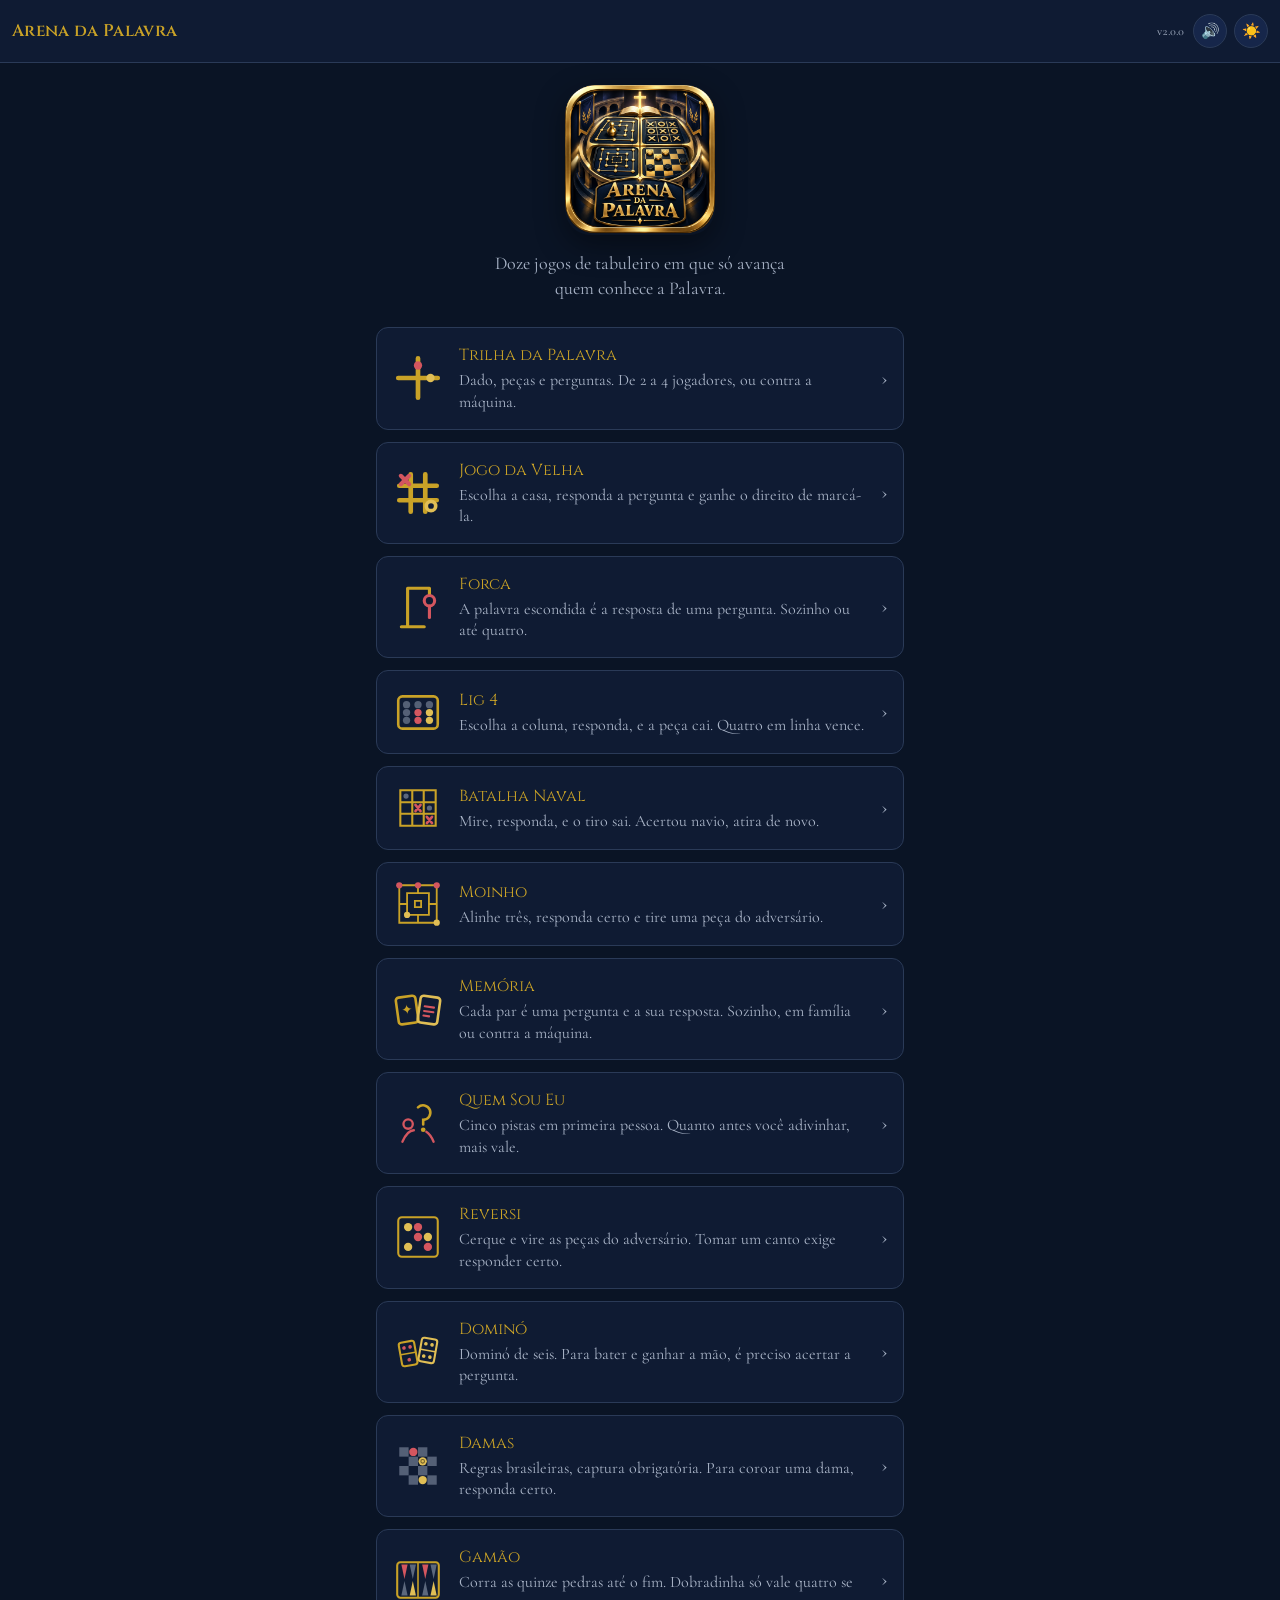
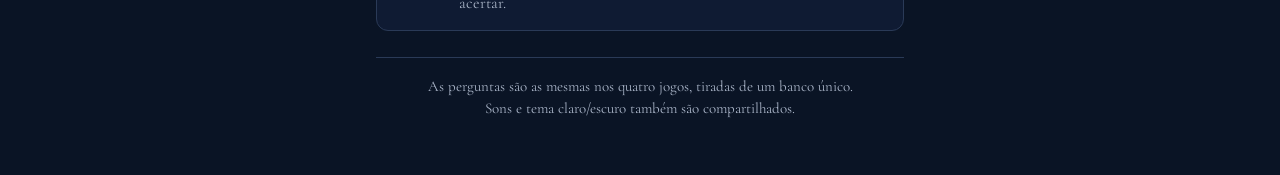
==== commit 28b90830: "Add files via upload" ====
--- a/index.html
+++ b/index.html
@@ -65,7 +65,7 @@
 <main>
   <div class="abertura">
     <img class="brasao" src="icone-512.png" alt="Arena da Palavra" width="150" height="150">
-    <p>Jogos de tabuleiro em que só avança quem conhece a Palavra.</p>
+    <p>Doze jogos de tabuleiro em que só avança quem conhece a Palavra.</p>
   </div>
 
   <div class="prateleira">
@@ -287,6 +287,31 @@
       <span class="seta" aria-hidden="true">›</span>
     </a>
 
+    <a class="jogo" href="gamao.html">
+      <span class="selo" aria-hidden="true">
+        <svg viewBox="0 0 100 100">
+          <rect x="10" y="16" width="80" height="68" rx="6"
+                style="fill:none;stroke:var(--gold);stroke-width:4"/>
+          <path style="stroke:var(--gold);stroke-width:3" d="M50 16 V84"/>
+          <g style="fill:var(--carmim-claro)">
+            <path d="M18 20 L30 20 L24 48 Z"/><path d="M58 20 L70 20 L64 48 Z"/>
+          </g>
+          <g style="fill:var(--gold-soft)">
+            <path d="M34 80 L46 80 L40 52 Z"/><path d="M74 80 L86 80 L80 52 Z"/>
+          </g>
+          <g style="fill:var(--ink-dim);opacity:.5">
+            <path d="M34 20 L46 20 L40 48 Z"/><path d="M74 20 L86 20 L80 48 Z"/>
+            <path d="M18 80 L30 80 L24 52 Z"/><path d="M58 80 L70 80 L64 52 Z"/>
+          </g>
+        </svg>
+      </span>
+      <span class="texto">
+        <span class="nome">Gamão</span>
+        <span class="sobre">Corra as quinze pedras até o fim. Dobradinha só vale quatro se acertar.</span>
+      </span>
+      <span class="seta" aria-hidden="true">›</span>
+    </a>
+
   </div>
 
   <p class="rodape">
@@ -299,7 +324,7 @@
 <script src="comum.js"></script>
 <script>
 "use strict";
-UI.iniciar({ titulo:"Arena da Palavra", versao:"1.10.0" });
+UI.iniciar({ titulo:"Arena da Palavra", versao:"2.0.0" });
 </script>
 </body>
 </html>
